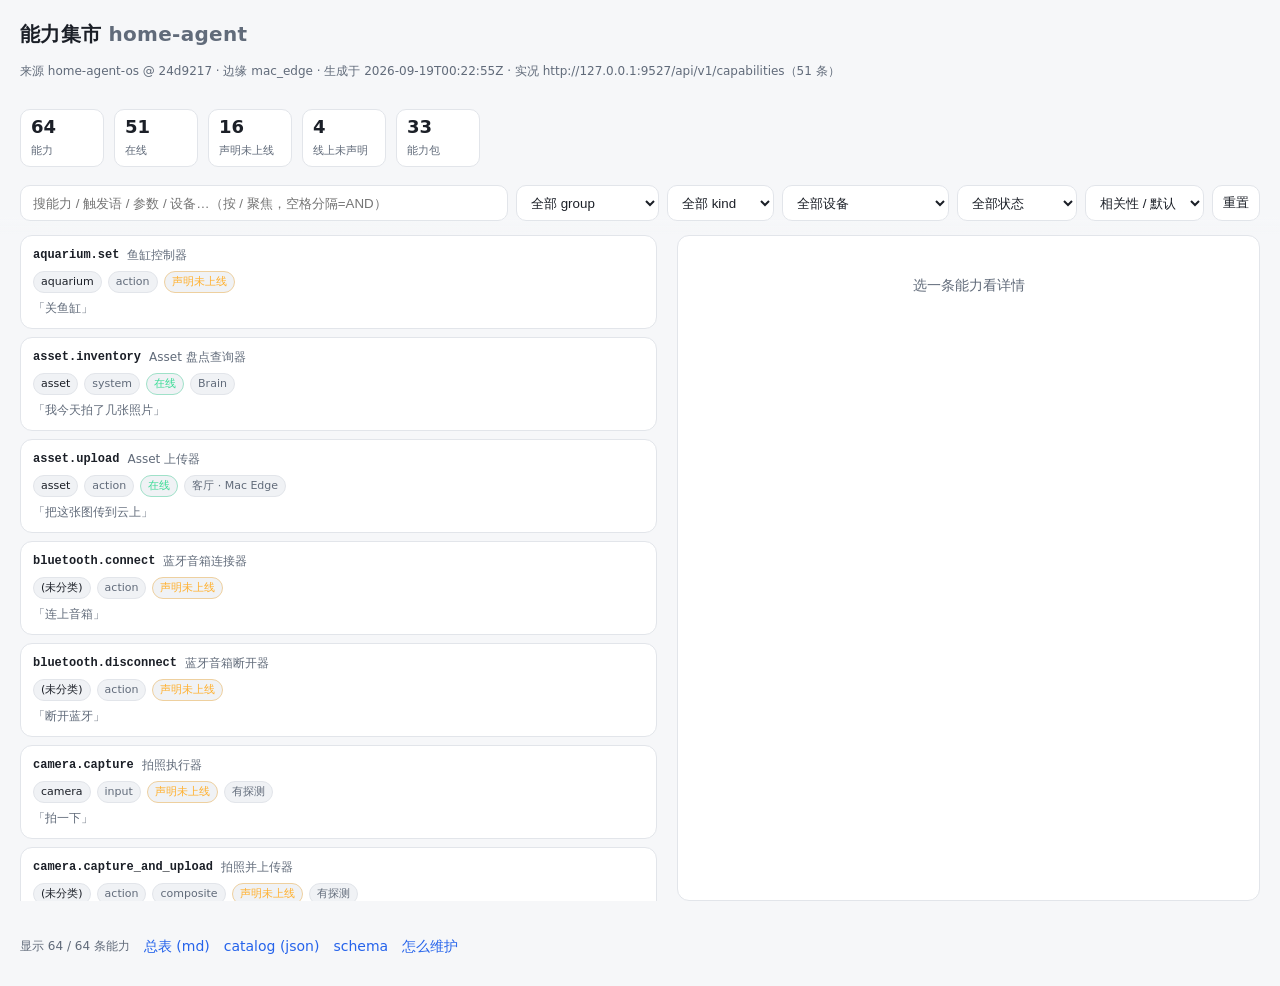
==== index.html @ 9ce3fc3d "feat(catalog): 能力目录 + 可查询 UI（关键字 / group / 多维筛选）+ 同步与自检 把 mac edge 上可用的 capability 注册成这个仓库里的**唯一目录**" ====
<!DOCTYPE html>
<html lang="zh-CN">
<head>
<meta charset="utf-8" />
<meta name="viewport" content="width=device-width, initial-scale=1" />
<title>能力集市 · Home Agent</title>
<link rel="stylesheet" href="assets/styles.css" />
</head>
<body>
<header class="top">
  <div class="top__main">
    <h1>能力集市 <span class="muted">home-agent</span></h1>
    <p id="source" class="muted small">加载中…</p>
  </div>
  <div class="stats" id="stats"></div>
</header>

<nav class="toolbar">
  <input id="q" class="search" type="search" placeholder="搜能力 / 触发语 / 参数 / 设备…（按 / 聚焦，空格分隔=AND）" autocomplete="off" />
  <select id="group" title="类别 group"></select>
  <select id="kind" title="kind"></select>
  <select id="provider" title="设备"></select>
  <select id="status" title="状态">
    <option value="all">全部状态</option>
    <option value="live">在线</option>
    <option value="declared_not_live">声明未上线</option>
    <option value="live_not_declared">线上未声明</option>
    <option value="checker">有可用性探测</option>
    <option value="no_docs">缺文档</option>
  </select>
  <select id="sort" title="排序">
    <option value="relevance">相关性 / 默认</option>
    <option value="group">按 group</option>
    <option value="live">在线优先</option>
  </select>
  <button id="reset" class="btn">重置</button>
</nav>

<main class="layout">
  <section class="list" id="list" aria-live="polite"></section>
  <aside class="detail" id="detail">
    <div class="empty">选一条能力看详情</div>
  </aside>
</main>

<footer class="foot">
  <span id="count" class="muted small"></span>
  <a href="catalog/capabilities.md">总表 (md)</a>
  <a href="catalog/capabilities.json">catalog (json)</a>
  <a href="schema/catalog.schema.json">schema</a>
  <a href="README.md">怎么维护</a>
</footer>

<script src="assets/catalog-core.js"></script>
<script src="assets/app.js"></script>
</body>
</html>
---- assets/styles.css ----
:root {
  --bg: #0f1115;
  --panel: #171a21;
  --panel-2: #1e222b;
  --line: #2a2f3a;
  --text: #e8ecf3;
  --muted: #98a2b3;
  --accent: #6ea8fe;
  --ok: #3ddc97;
  --warn: #ffb02e;
  --err: #ff6b6b;
}
@media (prefers-color-scheme: light) {
  :root {
    --bg: #f6f7f9;
    --panel: #ffffff;
    --panel-2: #f0f2f5;
    --line: #e2e5ea;
    --text: #1b1f27;
    --muted: #616b7a;
    --accent: #2563eb;
  }
}
* { box-sizing: border-box; }
body {
  margin: 0;
  background: var(--bg);
  color: var(--text);
  font: 14px/1.6 -apple-system, "SF Pro Text", "PingFang SC", "Microsoft YaHei", system-ui, sans-serif;
}
.muted { color: var(--muted); }
.small { font-size: 12px; }
code, .mono { font-family: ui-monospace, SFMono-Regular, Menlo, monospace; font-size: 12px; }

.top {
  display: flex; align-items: flex-end; justify-content: space-between; gap: 16px;
  padding: 18px 20px 8px; flex-wrap: wrap;
}
.top h1 { margin: 0; font-size: 20px; letter-spacing: .3px; }
.stats { display: flex; gap: 10px; flex-wrap: wrap; }
.stat {
  background: var(--panel); border: 1px solid var(--line); border-radius: 10px;
  padding: 6px 10px; min-width: 84px;
}
.stat b { display: block; font-size: 18px; line-height: 1.2; }
.stat span { color: var(--muted); font-size: 11px; }

.toolbar {
  display: flex; gap: 8px; flex-wrap: wrap; padding: 10px 20px 14px; position: sticky; top: 0;
  background: linear-gradient(var(--bg) 70%, transparent); z-index: 5;
}
.search {
  flex: 1 1 320px; min-width: 220px; padding: 9px 12px; border-radius: 10px;
  border: 1px solid var(--line); background: var(--panel); color: var(--text);
}
select, .btn {
  padding: 8px 10px; border-radius: 10px; border: 1px solid var(--line);
  background: var(--panel); color: var(--text);
}
.btn { cursor: pointer; }
.btn:hover { border-color: var(--accent); }

.layout { display: grid; grid-template-columns: minmax(320px, 1.1fr) minmax(360px, 1fr); gap: 16px; padding: 0 20px 24px; }
@media (max-width: 900px) { .layout { grid-template-columns: 1fr; } }

.list { display: grid; gap: 8px; align-content: start; max-height: 74vh; overflow: auto; padding-right: 4px; }
.card {
  background: var(--panel); border: 1px solid var(--line); border-radius: 12px; padding: 10px 12px;
  cursor: pointer;
}
.card:hover { border-color: var(--accent); }
.card.active { border-color: var(--accent); box-shadow: 0 0 0 1px var(--accent) inset; }
.card__top { display: flex; align-items: center; gap: 8px; flex-wrap: wrap; }
.card__id { font-weight: 600; }
.card__role { color: var(--muted); font-size: 12px; }
.card__meta { display: flex; gap: 6px; flex-wrap: wrap; margin-top: 6px; }
.card__trig { color: var(--muted); font-size: 12px; margin-top: 6px; }

.chip {
  display: inline-flex; align-items: center; gap: 4px; padding: 1px 7px; border-radius: 999px;
  border: 1px solid var(--line); background: var(--panel-2); font-size: 11px; color: var(--muted);
}
.chip--group { color: var(--text); }
.chip--ok { color: var(--ok); border-color: color-mix(in srgb, var(--ok) 40%, var(--line)); }
.chip--warn { color: var(--warn); border-color: color-mix(in srgb, var(--warn) 40%, var(--line)); }
.chip--err { color: var(--err); border-color: color-mix(in srgb, var(--err) 40%, var(--line)); }
mark { background: color-mix(in srgb, var(--accent) 35%, transparent); color: inherit; border-radius: 3px; }

.detail { background: var(--panel); border: 1px solid var(--line); border-radius: 12px; padding: 14px 16px; max-height: 74vh; overflow: auto; }
.detail h2 { margin: 0 0 4px; font-size: 17px; }
.detail h3 { margin: 16px 0 6px; font-size: 13px; color: var(--muted); text-transform: uppercase; letter-spacing: .4px; }
.detail table { width: 100%; border-collapse: collapse; font-size: 12px; }
.detail th, .detail td { text-align: left; border-bottom: 1px solid var(--line); padding: 5px 6px; vertical-align: top; }
.detail ul { margin: 4px 0; padding-left: 18px; }
.empty { color: var(--muted); padding: 24px 4px; text-align: center; }
.pager { padding: 8px 2px; color: var(--muted); font-size: 12px; }

.foot { display: flex; gap: 14px; align-items: center; padding: 10px 20px 28px; flex-wrap: wrap; }
.foot a { color: var(--accent); text-decoration: none; }
.foot a:hover { text-decoration: underline; }
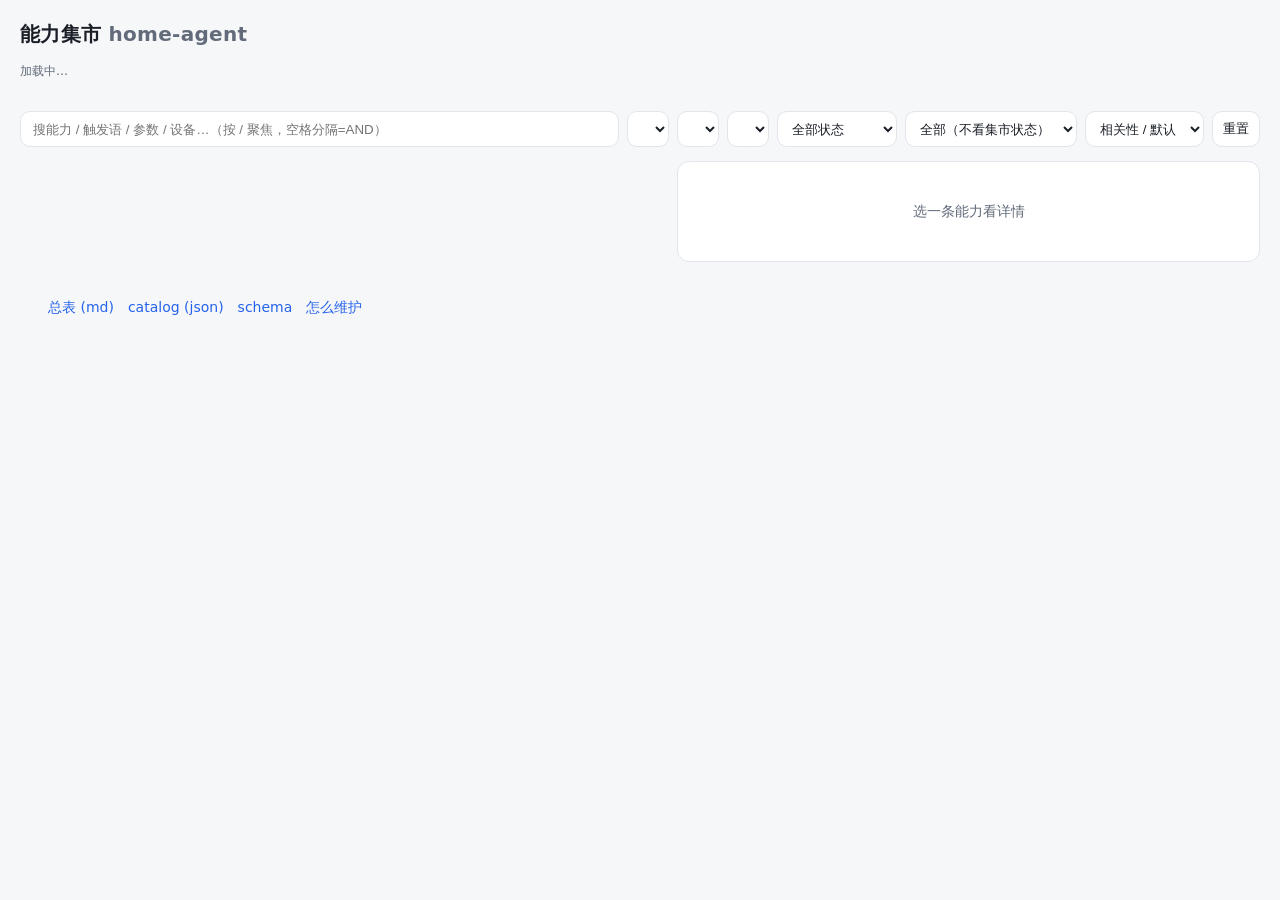
==== commit 9019d494: "feat(marketplace): 独立数据库（SQLite）+ HTTP 服务 + 库驱动 UI + 同步/部署契约 能力集市从「生成好的 JSON + 静态页」升级为**有自己数据库的服务**：" ====
--- a/index.html
+++ b/index.html
@@ -3,55 +3,12 @@
 <head>
 <meta charset="utf-8" />
 <meta name="viewport" content="width=device-width, initial-scale=1" />
+<meta http-equiv="refresh" content="0; url=web/index.html" />
 <title>能力集市 · Home Agent</title>
-<link rel="stylesheet" href="assets/styles.css" />
 </head>
 <body>
-<header class="top">
-  <div class="top__main">
-    <h1>能力集市 <span class="muted">home-agent</span></h1>
-    <p id="source" class="muted small">加载中…</p>
-  </div>
-  <div class="stats" id="stats"></div>
-</header>
-
-<nav class="toolbar">
-  <input id="q" class="search" type="search" placeholder="搜能力 / 触发语 / 参数 / 设备…（按 / 聚焦，空格分隔=AND）" autocomplete="off" />
-  <select id="group" title="类别 group"></select>
-  <select id="kind" title="kind"></select>
-  <select id="provider" title="设备"></select>
-  <select id="status" title="状态">
-    <option value="all">全部状态</option>
-    <option value="live">在线</option>
-    <option value="declared_not_live">声明未上线</option>
-    <option value="live_not_declared">线上未声明</option>
-    <option value="checker">有可用性探测</option>
-    <option value="no_docs">缺文档</option>
-  </select>
-  <select id="sort" title="排序">
-    <option value="relevance">相关性 / 默认</option>
-    <option value="group">按 group</option>
-    <option value="live">在线优先</option>
-  </select>
-  <button id="reset" class="btn">重置</button>
-</nav>
-
-<main class="layout">
-  <section class="list" id="list" aria-live="polite"></section>
-  <aside class="detail" id="detail">
-    <div class="empty">选一条能力看详情</div>
-  </aside>
-</main>
-
-<footer class="foot">
-  <span id="count" class="muted small"></span>
-  <a href="catalog/capabilities.md">总表 (md)</a>
-  <a href="catalog/capabilities.json">catalog (json)</a>
-  <a href="schema/catalog.schema.json">schema</a>
-  <a href="README.md">怎么维护</a>
-</footer>
-
-<script src="assets/catalog-core.js"></script>
-<script src="assets/app.js"></script>
+<p>正在打开能力集市… 若没跳转，点 <a href="web/index.html">这里</a>。</p>
+<p class="hint">这是 GitHub Pages 上的静态入口；本机 marketplace 服务（<code>python3 server/catalog_cli.py serve</code>，默认
+<code>:4250</code>）会提供<b>带数据库的实时版本</b>（可注解、可追踪导入历史）。</p>
 </body>
 </html>
